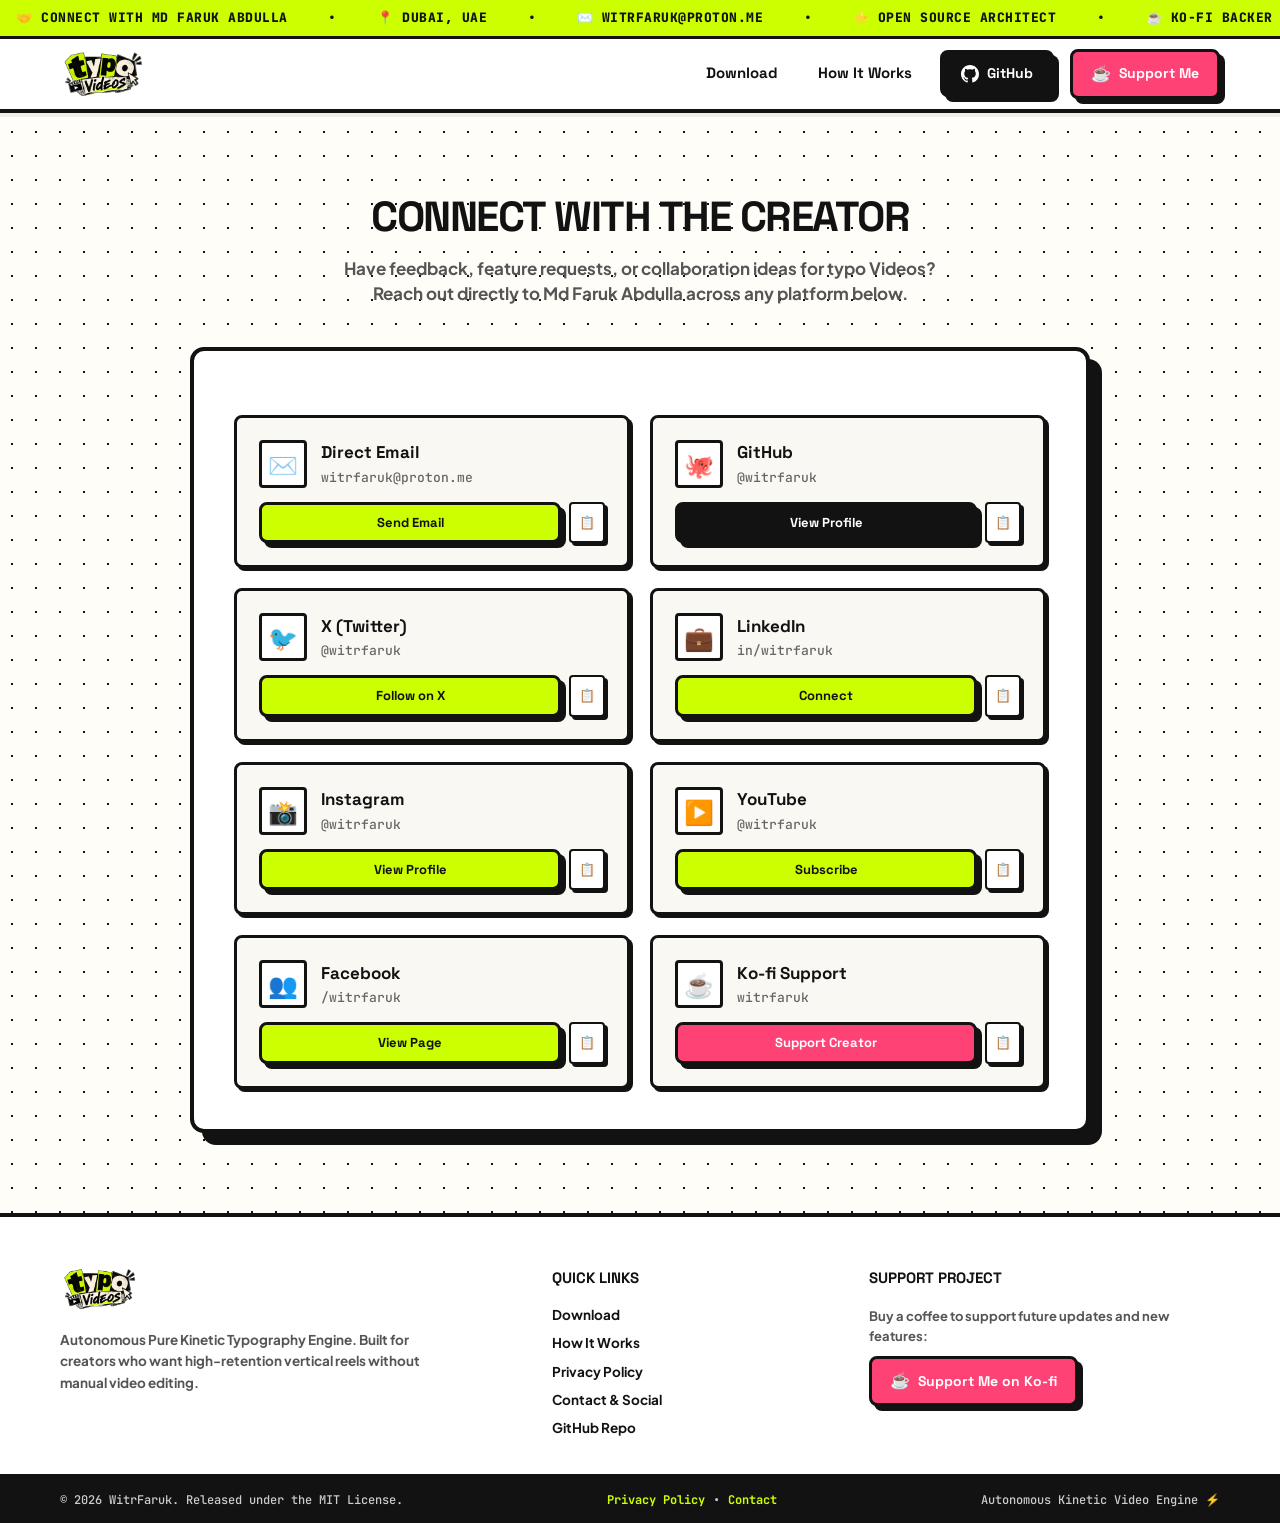
==== .github/contact.html @ abd75f0e "Initial release: typo Videos - Autonomous Kinetic Typography Engine" ====
<!DOCTYPE html>
<html lang="en">
<head>
  <meta charset="UTF-8">
  <meta name="viewport" content="width=device-width, initial-scale=1.0">
  <title>Contact & Social Channels | Md Faruk Abdulla</title>
  <meta name="title" content="Contact & Social Channels | Md Faruk Abdulla">
  <meta name="description" content="Connect with Md Faruk Abdulla (witrfaruk) across GitHub, X, LinkedIn, Instagram, YouTube, and direct Proton email channels.">
  <meta name="author" content="Md Faruk Abdulla (witrfaruk)">
  <meta name="robots" content="index, follow">
  <link rel="canonical" href="https://witrfaruk.github.io/Typography/contact.html">

  <!-- OPEN GRAPH & TWITTER -->
  <meta property="og:type" content="profile">
  <meta property="og:title" content="Contact & Social Channels | Md Faruk Abdulla">
  <meta property="og:description" content="Connect with Md Faruk Abdulla (witrfaruk) across GitHub, X, LinkedIn, Instagram, YouTube, and direct Proton email channels.">
  <meta property="og:url" content="https://witrfaruk.github.io/Typography/contact.html">
  <meta property="og:image" content="https://raw.githubusercontent.com/witrfaruk/Typography/main/.github/logo.png">
  <meta name="twitter:card" content="summary">
  <meta name="twitter:site" content="@witrfaruk">
  <meta name="twitter:creator" content="@witrfaruk">
  <meta name="twitter:title" content="Contact & Social Channels | Md Faruk Abdulla">
  <meta name="twitter:description" content="Connect with Md Faruk Abdulla across GitHub, X, LinkedIn, Instagram, and direct email channels.">

  <!-- FORCE SCROLL TO TOP ON REFRESH -->
  <script>
    if ('scrollRestoration' in history) {
      history.scrollRestoration = 'manual';
    }
    window.scrollTo(0, 0);
  </script>

  <!-- FAVICONS -->
  <link rel="icon" type="image/x-icon" href="favicon/favicon.ico">
  <link rel="icon" type="image/png" sizes="96x96" href="favicon/favicon-96x96.png">
  <link rel="icon" type="image/svg+xml" href="favicon/favicon.svg">
  <link rel="apple-touch-icon" sizes="180x180" href="favicon/apple-touch-icon.png">
  <link rel="manifest" href="favicon/site.webmanifest">

  <!-- 100% OFFLINE LOCAL FONTS (ZERO IP LEAKS TO GOOGLE SERVERS) -->
  <link rel="stylesheet" href="fonts.css">
  <link rel="stylesheet" href="style.css">
</head>
<body>

  <!-- TICKER MARQUEE -->
  <div class="marquee-bar">
    <div class="marquee-track">
      <span>🤝 CONNECT WITH MD FARUK ABDULLA</span>
      <span>•</span>
      <span>📍 DUBAI, UAE</span>
      <span>•</span>
      <span>✉️ WITRFARUK@PROTON.ME</span>
      <span>•</span>
      <span>⭐ OPEN SOURCE ARCHITECT</span>
      <span>•</span>
      <span>☕ KO-FI BACKER</span>
      <span>•</span>
      <span>🤝 CONNECT WITH MD FARUK ABDULLA</span>
      <span>•</span>
      <span>📍 DUBAI, UAE</span>
      <span>•</span>
      <span>✉️ WITRFARUK@PROTON.ME</span>
      <span>•</span>
      <span>⭐ OPEN SOURCE ARCHITECT</span>
      <span>•</span>
      <span>☕ KO-FI BACKER</span>
    </div>
  </div>

  <!-- MINIMAL HEADER -->
  <header class="clean-header">
    <div class="header-container">
      <a href="index.html" class="logo-link">
        <img src="logo.png" alt="typo Videos Logo" class="brand-logo">
      </a>

      <nav class="header-nav">
        <a href="index.html#download" class="nav-item">Download</a>
        <a href="index.html#workflow" class="nav-item">How It Works</a>
        <a href="https://github.com/witrfaruk/Typography" target="_blank" rel="noopener noreferrer" class="btn btn-github">
          <svg width="18" height="18" viewBox="0 0 24 24" fill="currentColor"><path d="M12 0C5.37 0 0 5.37 0 12c0 5.31 3.435 9.795 8.205 11.385.6.105.825-.255.825-.57 0-.285-.015-1.23-.015-2.235-3.015.555-3.795-.735-4.035-1.41-.135-.345-.72-1.41-1.23-1.695-.42-.225-1.02-.78-.015-.795.945-.015 1.62.87 1.845 1.23 1.08 1.815 2.805 1.305 3.495.99.105-.78.42-1.305.765-1.605-2.67-.3-5.46-1.335-5.46-5.925 0-1.305.465-2.385 1.23-3.225-.12-.3-.54-1.53.12-3.18 0 0 1.005-.315 3.3 1.23.96-.27 1.98-.405 3-.405s2.04.135 3 .405c2.295-1.56 3.3-1.23 3.3-1.23.66 1.65.24 2.88.12 3.18.765.84 1.23 1.905 1.23 3.225 0 4.605-2.805 5.625-5.475 5.925.435.375.81 1.095.81 2.22 0 1.605-.015 2.895-.015 3.3 0 .315.225.69.825.57A12.02 12.02 0 0024 12c0-6.63-5.37-12-12-12z"/></svg>
          GitHub
        </a>
        <a href="https://ko-fi.com/U4B028M2CY" target="_blank" rel="noopener noreferrer" class="btn btn-kofi">
          <span class="kofi-icon">☕</span>
          Support Me
        </a>
      </nav>
    </div>
  </header>

  <!-- SUBPAGE HERO -->
  <section class="subpage-hero">
    <div class="container">
      <h1 class="subpage-title">CONNECT WITH THE CREATOR</h1>
      <p class="subpage-desc">
        Have feedback, feature requests, or collaboration ideas for <strong>typo Videos</strong>? Reach out directly to Md Faruk Abdulla across any platform below.
      </p>
    </div>
  </section>

  <!-- MAIN CONTACT GRID -->
  <main class="subpage-content">
    <div class="container">
      <div class="content-panel">

        <div class="social-grid">
          
          <!-- 1. DIRECT EMAIL -->
          <div class="social-card">
            <div class="social-top">
              <div class="social-icon-box">✉️</div>
              <div class="social-meta">
                <h3>Direct Email</h3>
                <p>witrfaruk@proton.me</p>
              </div>
            </div>
            <div class="social-actions">
              <a href="mailto:witrfaruk@proton.me" class="btn btn-primary social-btn">
                <span>Send Email</span>
              </a>
              <button class="btn btn-copy-mini" data-copy="witrfaruk@proton.me" title="Copy Email">📋</button>
            </div>
          </div>

          <!-- 2. GITHUB -->
          <div class="social-card">
            <div class="social-top">
              <div class="social-icon-box">🐙</div>
              <div class="social-meta">
                <h3>GitHub</h3>
                <p>@witrfaruk</p>
              </div>
            </div>
            <div class="social-actions">
              <a href="https://github.com/witrfaruk" target="_blank" rel="noopener noreferrer" class="btn btn-github social-btn">
                <span>View Profile</span>
              </a>
              <button class="btn btn-copy-mini" data-copy="https://github.com/witrfaruk" title="Copy URL">📋</button>
            </div>
          </div>

          <!-- 3. X / TWITTER -->
          <div class="social-card">
            <div class="social-top">
              <div class="social-icon-box">🐦</div>
              <div class="social-meta">
                <h3>X (Twitter)</h3>
                <p>@witrfaruk</p>
              </div>
            </div>
            <div class="social-actions">
              <a href="https://x.com/witrfaruk" target="_blank" rel="noopener noreferrer" class="btn btn-primary social-btn">
                <span>Follow on X</span>
              </a>
              <button class="btn btn-copy-mini" data-copy="https://x.com/witrfaruk" title="Copy URL">📋</button>
            </div>
          </div>

          <!-- 4. LINKEDIN -->
          <div class="social-card">
            <div class="social-top">
              <div class="social-icon-box">💼</div>
              <div class="social-meta">
                <h3>LinkedIn</h3>
                <p>in/witrfaruk</p>
              </div>
            </div>
            <div class="social-actions">
              <a href="https://www.linkedin.com/in/witrfaruk" target="_blank" rel="noopener noreferrer" class="btn btn-primary social-btn">
                <span>Connect</span>
              </a>
              <button class="btn btn-copy-mini" data-copy="https://www.linkedin.com/in/witrfaruk" title="Copy URL">📋</button>
            </div>
          </div>

          <!-- 5. INSTAGRAM -->
          <div class="social-card">
            <div class="social-top">
              <div class="social-icon-box">📸</div>
              <div class="social-meta">
                <h3>Instagram</h3>
                <p>@witrfaruk</p>
              </div>
            </div>
            <div class="social-actions">
              <a href="https://www.instagram.com/witrfaruk" target="_blank" rel="noopener noreferrer" class="btn btn-primary social-btn">
                <span>View Profile</span>
              </a>
              <button class="btn btn-copy-mini" data-copy="https://www.instagram.com/witrfaruk" title="Copy URL">📋</button>
            </div>
          </div>

          <!-- 6. YOUTUBE -->
          <div class="social-card">
            <div class="social-top">
              <div class="social-icon-box">▶️</div>
              <div class="social-meta">
                <h3>YouTube</h3>
                <p>@witrfaruk</p>
              </div>
            </div>
            <div class="social-actions">
              <a href="https://www.youtube.com/@witrfaruk" target="_blank" rel="noopener noreferrer" class="btn btn-primary social-btn">
                <span>Subscribe</span>
              </a>
              <button class="btn btn-copy-mini" data-copy="https://www.youtube.com/@witrfaruk" title="Copy URL">📋</button>
            </div>
          </div>

          <!-- 7. FACEBOOK -->
          <div class="social-card">
            <div class="social-top">
              <div class="social-icon-box">👥</div>
              <div class="social-meta">
                <h3>Facebook</h3>
                <p>/witrfaruk</p>
              </div>
            </div>
            <div class="social-actions">
              <a href="https://www.facebook.com/witrfaruk/" target="_blank" rel="noopener noreferrer" class="btn btn-primary social-btn">
                <span>View Page</span>
              </a>
              <button class="btn btn-copy-mini" data-copy="https://www.facebook.com/witrfaruk/" title="Copy URL">📋</button>
            </div>
          </div>

          <!-- 8. KO-FI SUPPORT -->
          <div class="social-card">
            <div class="social-top">
              <div class="social-icon-box">☕</div>
              <div class="social-meta">
                <h3>Ko-fi Support</h3>
                <p>witrfaruk</p>
              </div>
            </div>
            <div class="social-actions">
              <a href="https://ko-fi.com/U4B028M2CY" target="_blank" rel="noopener noreferrer" class="btn btn-kofi social-btn">
                <span>Support Creator</span>
              </a>
              <button class="btn btn-copy-mini" data-copy="https://ko-fi.com/U4B028M2CY" title="Copy URL">📋</button>
            </div>
          </div>

        </div>

      </div>
    </div>
  </main>

  <!-- FOOTER -->
  <footer class="clean-footer">
    <div class="container footer-content">
      <div class="footer-brand">
        <img src="logo.png" alt="typo Videos Logo" class="footer-logo">
        <p class="footer-text">
          Autonomous Pure Kinetic Typography Engine. Built for creators who want high-retention vertical reels without manual video editing.
        </p>
      </div>

      <div class="footer-links-col">
        <h4>Quick Links</h4>
        <a href="index.html#download">Download</a>
        <a href="index.html#workflow">How It Works</a>
        <a href="privacy.html">Privacy Policy</a>
        <a href="contact.html">Contact & Social</a>
        <a href="https://github.com/witrfaruk/Typography" target="_blank" rel="noopener noreferrer">GitHub Repo</a>
      </div>

      <div class="footer-kofi-col">
        <h4>Support Project</h4>
        <p>Buy a coffee to support future updates and new features:</p>
        <a href="https://ko-fi.com/U4B028M2CY" target="_blank" rel="noopener noreferrer" class="btn btn-kofi btn-footer">
          <span class="kofi-icon">☕</span>
          Support Me on Ko-fi
        </a>
      </div>
    </div>

    <div class="footer-bottom">
      <div class="container footer-bottom-inner">
        <span>© 2026 WitrFaruk. Released under the MIT License.</span>
        <div class="footer-legal-links">
          <a href="privacy.html">Privacy Policy</a>
          <span>•</span>
          <a href="contact.html">Contact</a>
        </div>
        <span>Autonomous Kinetic Video Engine ⚡</span>
      </div>
    </div>
  </footer>

  <script src="app.js"></script>
</body>
</html>
---- .github/fonts.css ----
/* cyrillic-ext */
@font-face {
  font-family: 'JetBrains Mono';
  font-style: normal;
  font-weight: 500;
  font-display: swap;
  src: url(fonts/tDbv2o-flEEny0FZhsfKu5WU4zr3E_BX0PnT8RD8yKwBNntkaToggR7BYRbKPx3cwhsk.woff2) format('woff2');
  unicode-range: U+0460-052F, U+1C80-1C8A, U+20B4, U+2DE0-2DFF, U+A640-A69F, U+FE2E-FE2F;
}
/* cyrillic */
@font-face {
  font-family: 'JetBrains Mono';
  font-style: normal;
  font-weight: 500;
  font-display: swap;
  src: url(fonts/tDbv2o-flEEny0FZhsfKu5WU4zr3E_BX0PnT8RD8yKwBNntkaToggR7BYRbKPxTcwhsk.woff2) format('woff2');
  unicode-range: U+0301, U+0400-045F, U+0490-0491, U+04B0-04B1, U+2116;
}
/* greek */
@font-face {
  font-family: 'JetBrains Mono';
  font-style: normal;
  font-weight: 500;
  font-display: swap;
  src: url(fonts/tDbv2o-flEEny0FZhsfKu5WU4zr3E_BX0PnT8RD8yKwBNntkaToggR7BYRbKPxPcwhsk.woff2) format('woff2');
  unicode-range: U+0370-0377, U+037A-037F, U+0384-038A, U+038C, U+038E-03A1, U+03A3-03FF;
}
/* vietnamese */
@font-face {
  font-family: 'JetBrains Mono';
  font-style: normal;
  font-weight: 500;
  font-display: swap;
  src: url(fonts/tDbv2o-flEEny0FZhsfKu5WU4zr3E_BX0PnT8RD8yKwBNntkaToggR7BYRbKPx_cwhsk.woff2) format('woff2');
  unicode-range: U+0102-0103, U+0110-0111, U+0128-0129, U+0168-0169, U+01A0-01A1, U+01AF-01B0, U+0300-0301, U+0303-0304, U+0308-0309, U+0323, U+0329, U+1EA0-1EF9, U+20AB;
}
/* latin-ext */
@font-face {
  font-family: 'JetBrains Mono';
  font-style: normal;
  font-weight: 500;
  font-display: swap;
  src: url(fonts/tDbv2o-flEEny0FZhsfKu5WU4zr3E_BX0PnT8RD8yKwBNntkaToggR7BYRbKPx7cwhsk.woff2) format('woff2');
  unicode-range: U+0100-02BA, U+02BD-02C5, U+02C7-02CC, U+02CE-02D7, U+02DD-02FF, U+0304, U+0308, U+0329, U+1D00-1DBF, U+1E00-1E9F, U+1EF2-1EFF, U+2020, U+20A0-20AB, U+20AD-20C4, U+2113, U+2C60-2C7F, U+A720-A7FF;
}
/* latin */
@font-face {
  font-family: 'JetBrains Mono';
  font-style: normal;
  font-weight: 500;
  font-display: swap;
  src: url(fonts/tDbv2o-flEEny0FZhsfKu5WU4zr3E_BX0PnT8RD8yKwBNntkaToggR7BYRbKPxDcwg.woff2) format('woff2');
  unicode-range: U+0000-00FF, U+0131, U+0152-0153, U+02BB-02BC, U+02C6, U+02DA, U+02DC, U+0304, U+0308, U+0329, U+2000-206F, U+20AC, U+2122, U+2191, U+2193, U+2212, U+2215, U+FEFF, U+FFFD;
}
/* cyrillic-ext */
@font-face {
  font-family: 'JetBrains Mono';
  font-style: normal;
  font-weight: 700;
  font-display: swap;
  src: url(fonts/tDbv2o-flEEny0FZhsfKu5WU4zr3E_BX0PnT8RD8yKwBNntkaToggR7BYRbKPx3cwhsk.woff2) format('woff2');
  unicode-range: U+0460-052F, U+1C80-1C8A, U+20B4, U+2DE0-2DFF, U+A640-A69F, U+FE2E-FE2F;
}
/* cyrillic */
@font-face {
  font-family: 'JetBrains Mono';
  font-style: normal;
  font-weight: 700;
  font-display: swap;
  src: url(fonts/tDbv2o-flEEny0FZhsfKu5WU4zr3E_BX0PnT8RD8yKwBNntkaToggR7BYRbKPxTcwhsk.woff2) format('woff2');
  unicode-range: U+0301, U+0400-045F, U+0490-0491, U+04B0-04B1, U+2116;
}
/* greek */
@font-face {
  font-family: 'JetBrains Mono';
  font-style: normal;
  font-weight: 700;
  font-display: swap;
  src: url(fonts/tDbv2o-flEEny0FZhsfKu5WU4zr3E_BX0PnT8RD8yKwBNntkaToggR7BYRbKPxPcwhsk.woff2) format('woff2');
  unicode-range: U+0370-0377, U+037A-037F, U+0384-038A, U+038C, U+038E-03A1, U+03A3-03FF;
}
/* vietnamese */
@font-face {
  font-family: 'JetBrains Mono';
  font-style: normal;
  font-weight: 700;
  font-display: swap;
  src: url(fonts/tDbv2o-flEEny0FZhsfKu5WU4zr3E_BX0PnT8RD8yKwBNntkaToggR7BYRbKPx_cwhsk.woff2) format('woff2');
  unicode-range: U+0102-0103, U+0110-0111, U+0128-0129, U+0168-0169, U+01A0-01A1, U+01AF-01B0, U+0300-0301, U+0303-0304, U+0308-0309, U+0323, U+0329, U+1EA0-1EF9, U+20AB;
}
/* latin-ext */
@font-face {
  font-family: 'JetBrains Mono';
  font-style: normal;
  font-weight: 700;
  font-display: swap;
  src: url(fonts/tDbv2o-flEEny0FZhsfKu5WU4zr3E_BX0PnT8RD8yKwBNntkaToggR7BYRbKPx7cwhsk.woff2) format('woff2');
  unicode-range: U+0100-02BA, U+02BD-02C5, U+02C7-02CC, U+02CE-02D7, U+02DD-02FF, U+0304, U+0308, U+0329, U+1D00-1DBF, U+1E00-1E9F, U+1EF2-1EFF, U+2020, U+20A0-20AB, U+20AD-20C4, U+2113, U+2C60-2C7F, U+A720-A7FF;
}
/* latin */
@font-face {
  font-family: 'JetBrains Mono';
  font-style: normal;
  font-weight: 700;
  font-display: swap;
  src: url(fonts/tDbv2o-flEEny0FZhsfKu5WU4zr3E_BX0PnT8RD8yKwBNntkaToggR7BYRbKPxDcwg.woff2) format('woff2');
  unicode-range: U+0000-00FF, U+0131, U+0152-0153, U+02BB-02BC, U+02C6, U+02DA, U+02DC, U+0304, U+0308, U+0329, U+2000-206F, U+20AC, U+2122, U+2191, U+2193, U+2212, U+2215, U+FEFF, U+FFFD;
}
/* cyrillic-ext */
@font-face {
  font-family: 'JetBrains Mono';
  font-style: normal;
  font-weight: 800;
  font-display: swap;
  src: url(fonts/tDbv2o-flEEny0FZhsfKu5WU4zr3E_BX0PnT8RD8yKwBNntkaToggR7BYRbKPx3cwhsk.woff2) format('woff2');
  unicode-range: U+0460-052F, U+1C80-1C8A, U+20B4, U+2DE0-2DFF, U+A640-A69F, U+FE2E-FE2F;
}
/* cyrillic */
@font-face {
  font-family: 'JetBrains Mono';
  font-style: normal;
  font-weight: 800;
  font-display: swap;
  src: url(fonts/tDbv2o-flEEny0FZhsfKu5WU4zr3E_BX0PnT8RD8yKwBNntkaToggR7BYRbKPxTcwhsk.woff2) format('woff2');
  unicode-range: U+0301, U+0400-045F, U+0490-0491, U+04B0-04B1, U+2116;
}
/* greek */
@font-face {
  font-family: 'JetBrains Mono';
  font-style: normal;
  font-weight: 800;
  font-display: swap;
  src: url(fonts/tDbv2o-flEEny0FZhsfKu5WU4zr3E_BX0PnT8RD8yKwBNntkaToggR7BYRbKPxPcwhsk.woff2) format('woff2');
  unicode-range: U+0370-0377, U+037A-037F, U+0384-038A, U+038C, U+038E-03A1, U+03A3-03FF;
}
/* vietnamese */
@font-face {
  font-family: 'JetBrains Mono';
  font-style: normal;
  font-weight: 800;
  font-display: swap;
  src: url(fonts/tDbv2o-flEEny0FZhsfKu5WU4zr3E_BX0PnT8RD8yKwBNntkaToggR7BYRbKPx_cwhsk.woff2) format('woff2');
  unicode-range: U+0102-0103, U+0110-0111, U+0128-0129, U+0168-0169, U+01A0-01A1, U+01AF-01B0, U+0300-0301, U+0303-0304, U+0308-0309, U+0323, U+0329, U+1EA0-1EF9, U+20AB;
}
/* latin-ext */
@font-face {
  font-family: 'JetBrains Mono';
  font-style: normal;
  font-weight: 800;
  font-display: swap;
  src: url(fonts/tDbv2o-flEEny0FZhsfKu5WU4zr3E_BX0PnT8RD8yKwBNntkaToggR7BYRbKPx7cwhsk.woff2) format('woff2');
  unicode-range: U+0100-02BA, U+02BD-02C5, U+02C7-02CC, U+02CE-02D7, U+02DD-02FF, U+0304, U+0308, U+0329, U+1D00-1DBF, U+1E00-1E9F, U+1EF2-1EFF, U+2020, U+20A0-20AB, U+20AD-20C4, U+2113, U+2C60-2C7F, U+A720-A7FF;
}
/* latin */
@font-face {
  font-family: 'JetBrains Mono';
  font-style: normal;
  font-weight: 800;
  font-display: swap;
  src: url(fonts/tDbv2o-flEEny0FZhsfKu5WU4zr3E_BX0PnT8RD8yKwBNntkaToggR7BYRbKPxDcwg.woff2) format('woff2');
  unicode-range: U+0000-00FF, U+0131, U+0152-0153, U+02BB-02BC, U+02C6, U+02DA, U+02DC, U+0304, U+0308, U+0329, U+2000-206F, U+20AC, U+2122, U+2191, U+2193, U+2212, U+2215, U+FEFF, U+FFFD;
}
/* cyrillic-ext */
@font-face {
  font-family: 'Plus Jakarta Sans';
  font-style: normal;
  font-weight: 700;
  font-display: swap;
  src: url(fonts/LDIoaomQNQcsA88c7O9yZ4KMCoOg4Ko70yyygA.woff2) format('woff2');
  unicode-range: U+0460-052F, U+1C80-1C8A, U+20B4, U+2DE0-2DFF, U+A640-A69F, U+FE2E-FE2F;
}
/* vietnamese */
@font-face {
  font-family: 'Plus Jakarta Sans';
  font-style: normal;
  font-weight: 700;
  font-display: swap;
  src: url(fonts/LDIoaomQNQcsA88c7O9yZ4KMCoOg4Ko50yyygA.woff2) format('woff2');
  unicode-range: U+0102-0103, U+0110-0111, U+0128-0129, U+0168-0169, U+01A0-01A1, U+01AF-01B0, U+0300-0301, U+0303-0304, U+0308-0309, U+0323, U+0329, U+1EA0-1EF9, U+20AB;
}
/* latin-ext */
@font-face {
  font-family: 'Plus Jakarta Sans';
  font-style: normal;
  font-weight: 700;
  font-display: swap;
  src: url(fonts/LDIoaomQNQcsA88c7O9yZ4KMCoOg4Ko40yyygA.woff2) format('woff2');
  unicode-range: U+0100-02BA, U+02BD-02C5, U+02C7-02CC, U+02CE-02D7, U+02DD-02FF, U+0304, U+0308, U+0329, U+1D00-1DBF, U+1E00-1E9F, U+1EF2-1EFF, U+2020, U+20A0-20AB, U+20AD-20C4, U+2113, U+2C60-2C7F, U+A720-A7FF;
}
/* latin */
@font-face {
  font-family: 'Plus Jakarta Sans';
  font-style: normal;
  font-weight: 700;
  font-display: swap;
  src: url(fonts/LDIoaomQNQcsA88c7O9yZ4KMCoOg4Ko20yw.woff2) format('woff2');
  unicode-range: U+0000-00FF, U+0131, U+0152-0153, U+02BB-02BC, U+02C6, U+02DA, U+02DC, U+0304, U+0308, U+0329, U+2000-206F, U+20AC, U+2122, U+2191, U+2193, U+2212, U+2215, U+FEFF, U+FFFD;
}
/* cyrillic-ext */
@font-face {
  font-family: 'Plus Jakarta Sans';
  font-style: normal;
  font-weight: 800;
  font-display: swap;
  src: url(fonts/LDIoaomQNQcsA88c7O9yZ4KMCoOg4Ko70yyygA.woff2) format('woff2');
  unicode-range: U+0460-052F, U+1C80-1C8A, U+20B4, U+2DE0-2DFF, U+A640-A69F, U+FE2E-FE2F;
}
/* vietnamese */
@font-face {
  font-family: 'Plus Jakarta Sans';
  font-style: normal;
  font-weight: 800;
  font-display: swap;
  src: url(fonts/LDIoaomQNQcsA88c7O9yZ4KMCoOg4Ko50yyygA.woff2) format('woff2');
  unicode-range: U+0102-0103, U+0110-0111, U+0128-0129, U+0168-0169, U+01A0-01A1, U+01AF-01B0, U+0300-0301, U+0303-0304, U+0308-0309, U+0323, U+0329, U+1EA0-1EF9, U+20AB;
}
/* latin-ext */
@font-face {
  font-family: 'Plus Jakarta Sans';
  font-style: normal;
  font-weight: 800;
  font-display: swap;
  src: url(fonts/LDIoaomQNQcsA88c7O9yZ4KMCoOg4Ko40yyygA.woff2) format('woff2');
  unicode-range: U+0100-02BA, U+02BD-02C5, U+02C7-02CC, U+02CE-02D7, U+02DD-02FF, U+0304, U+0308, U+0329, U+1D00-1DBF, U+1E00-1E9F, U+1EF2-1EFF, U+2020, U+20A0-20AB, U+20AD-20C4, U+2113, U+2C60-2C7F, U+A720-A7FF;
}
/* latin */
@font-face {
  font-family: 'Plus Jakarta Sans';
  font-style: normal;
  font-weight: 800;
  font-display: swap;
  src: url(fonts/LDIoaomQNQcsA88c7O9yZ4KMCoOg4Ko20yw.woff2) format('woff2');
  unicode-range: U+0000-00FF, U+0131, U+0152-0153, U+02BB-02BC, U+02C6, U+02DA, U+02DC, U+0304, U+0308, U+0329, U+2000-206F, U+20AC, U+2122, U+2191, U+2193, U+2212, U+2215, U+FEFF, U+FFFD;
}
/* vietnamese */
@font-face {
  font-family: 'Space Grotesk';
  font-style: normal;
  font-weight: 700;
  font-display: swap;
  src: url(fonts/V8mQoQDjQSkFtoMM3T6r8E7mF71Q-gOoraIAEj4PVnsrPMBTTA.woff2) format('woff2');
  unicode-range: U+0102-0103, U+0110-0111, U+0128-0129, U+0168-0169, U+01A0-01A1, U+01AF-01B0, U+0300-0301, U+0303-0304, U+0308-0309, U+0323, U+0329, U+1EA0-1EF9, U+20AB;
}
/* latin-ext */
@font-face {
  font-family: 'Space Grotesk';
  font-style: normal;
  font-weight: 700;
  font-display: swap;
  src: url(fonts/V8mQoQDjQSkFtoMM3T6r8E7mF71Q-gOoraIAEj4PVnsqPMBTTA.woff2) format('woff2');
  unicode-range: U+0100-02BA, U+02BD-02C5, U+02C7-02CC, U+02CE-02D7, U+02DD-02FF, U+0304, U+0308, U+0329, U+1D00-1DBF, U+1E00-1E9F, U+1EF2-1EFF, U+2020, U+20A0-20AB, U+20AD-20C4, U+2113, U+2C60-2C7F, U+A720-A7FF;
}
/* latin */
@font-face {
  font-family: 'Space Grotesk';
  font-style: normal;
  font-weight: 700;
  font-display: swap;
  src: url(fonts/V8mQoQDjQSkFtoMM3T6r8E7mF71Q-gOoraIAEj4PVnskPMA.woff2) format('woff2');
  unicode-range: U+0000-00FF, U+0131, U+0152-0153, U+02BB-02BC, U+02C6, U+02DA, U+02DC, U+0304, U+0308, U+0329, U+2000-206F, U+20AC, U+2122, U+2191, U+2193, U+2212, U+2215, U+FEFF, U+FFFD;
}
---- .github/style.css ----
/* ==========================================================
   TYPO VIDEOS DESIGN SYSTEM
   High-contrast, bold kinetic typography, responsive across all devices
   ========================================================== */

:root {
  --bg-canvas: #FFFDF7;
  --color-black: #121212;
  --color-white: #FFFFFF;
  --color-lime: #CCFF00;
  --color-yellow: #FFE600;
  --color-cyan: #00F0FF;
  --color-pink: #FF3385;
  --color-purple: #D4B2FF;
  --color-kofi: #FF4275;
  --color-gray-light: #F3F0E6;

  --border-thick: 3px solid var(--color-black);
  --border-mega: 4px solid var(--color-black);
  --shadow-sm: 3px 3px 0px var(--color-black);
  --shadow-md: 5px 5px 0px var(--color-black);
  --shadow-lg: 8px 8px 0px var(--color-black);
  --shadow-mega: 12px 12px 0px var(--color-black);

  --font-main: 'Plus Jakarta Sans', -apple-system, sans-serif;
  --font-heading: 'Space Grotesk', sans-serif;
  --font-mono: 'JetBrains Mono', monospace;

  --radius-sm: 4px;
  --radius-md: 8px;
  --radius-lg: 14px;
}

/* RESET */
*, *::before, *::after {
  box-sizing: border-box;
  margin: 0;
  padding: 0;
}

html {
  scroll-behavior: smooth;
}

body {
  font-family: var(--font-main);
  background-color: var(--bg-canvas);
  background-image: radial-gradient(var(--color-black) 1px, transparent 1px);
  background-size: 24px 24px;
  color: var(--color-black);
  line-height: 1.5;
  overflow-x: hidden;
  -webkit-font-smoothing: antialiased;
}

.container {
  width: 100%;
  max-width: 1200px;
  margin: 0 auto;
  padding: 0 20px;
}

/* ==========================================================
   TICKER MARQUEE
   ========================================================== */
.marquee-bar {
  background-color: var(--color-lime);
  border-bottom: var(--border-thick);
  overflow: hidden;
  white-space: nowrap;
  padding: 8px 0;
  font-family: var(--font-mono);
  font-size: 13px;
  font-weight: 800;
  letter-spacing: 0.5px;
}

.marquee-track {
  display: inline-block;
  animation: marquee-scroll 24s linear infinite;
}

.marquee-track span {
  margin: 0 16px;
}

@keyframes marquee-scroll {
  from { transform: translateX(0); }
  to { transform: translateX(-50%); }
}

/* ==========================================================
   MINIMAL HEADER: ONLY LOGO, DOWNLOAD, HOW IT WORKS, GITHUB, SUPPORT ME
   ========================================================== */
.clean-header {
  position: sticky;
  top: 0;
  z-index: 1000;
  background-color: var(--color-white);
  border-bottom: var(--border-mega);
  box-shadow: 0 4px 0px rgba(0, 0, 0, 0.06);
}

.header-container {
  display: flex;
  align-items: center;
  justify-content: space-between;
  padding: 10px 20px;
  max-width: 1200px;
  margin: 0 auto;
  gap: 16px;
}

.logo-link {
  display: flex;
  align-items: center;
  text-decoration: none;
}

.brand-logo {
  height: 48px;
  width: auto;
  object-fit: contain;
  transition: transform 0.2s ease;
}

.brand-logo:hover {
  transform: scale(1.05) rotate(-1deg);
}

.header-nav {
  display: flex;
  align-items: center;
  gap: 16px;
  flex-wrap: wrap;
}

.nav-item {
  font-family: var(--font-heading);
  font-size: 15px;
  font-weight: 800;
  color: var(--color-black);
  text-decoration: none;
  padding: 8px 12px;
  border-radius: var(--radius-sm);
  transition: background 0.15s ease, transform 0.15s ease;
}

.nav-item:hover {
  background-color: var(--color-yellow);
  box-shadow: var(--shadow-sm);
  transform: translateY(-2px);
}

/* ==========================================================
   BUTTONS (TACTILE NEO-BRUTALIST)
   ========================================================== */
.btn {
  display: inline-flex;
  align-items: center;
  justify-content: center;
  gap: 8px;
  font-family: var(--font-heading);
  font-weight: 800;
  font-size: 14px;
  text-decoration: none;
  padding: 10px 18px;
  border: var(--border-thick);
  border-radius: var(--radius-md);
  box-shadow: var(--shadow-md);
  cursor: pointer;
  background-color: var(--color-white);
  color: var(--color-black);
  transition: transform 0.15s cubic-bezier(0.2, 0, 0, 1), box-shadow 0.15s cubic-bezier(0.2, 0, 0, 1), background-color 0.15s ease;
  user-select: none;
}

.btn:hover {
  transform: translate(-2px, -2px);
  box-shadow: var(--shadow-lg);
}

.btn:active {
  transform: translate(2px, 2px);
  box-shadow: var(--shadow-sm);
}

.btn-primary {
  background-color: var(--color-lime);
  color: var(--color-black);
}
.btn-primary:hover {
  background-color: #B8E600;
}

.btn-kofi {
  background-color: var(--color-kofi);
  color: var(--color-white);
}
.btn-kofi:hover {
  background-color: #FF2B63;
  color: var(--color-white);
}

.btn-github {
  background-color: var(--color-black);
  color: var(--color-white);
}
.btn-github:hover {
  background-color: #262626;
  color: var(--color-white);
}

.kofi-icon {
  font-size: 16px;
}

.btn-large {
  padding: 14px 28px;
  font-size: 16px;
}

.btn-huge {
  padding: 16px 36px;
  font-size: 18px;
}

.btn-copy {
  background-color: var(--color-white);
  font-family: var(--font-mono);
  font-size: 12px;
  padding: 7px 14px;
  box-shadow: var(--shadow-sm);
}

.btn-tool-primary {
  background-color: var(--color-white);
  width: 100%;
}

.btn-copy-mini {
  background-color: var(--color-white);
  border: 2px solid var(--color-black);
  border-radius: var(--radius-sm);
  padding: 4px 8px;
  cursor: pointer;
  font-size: 13px;
  box-shadow: var(--shadow-sm);
}
.btn-copy-mini:hover {
  background-color: var(--color-yellow);
}

/* ==========================================================
   HERO SECTION
   ========================================================== */
.hero-section {
  padding: 50px 0 70px;
}

.hero-layout {
  display: grid;
  grid-template-columns: 1.15fr 0.85fr;
  gap: 40px;
  align-items: center;
}

.hero-content {
  display: flex;
  flex-direction: column;
  gap: 20px;
}

.hero-title {
  font-family: var(--font-heading);
  font-size: 46px;
  font-weight: 900;
  line-height: 1.12;
  letter-spacing: -1.5px;
  color: var(--color-black);
}

.highlight-lime {
  background-color: var(--color-lime);
  padding: 0 8px;
  border: var(--border-thick);
  box-shadow: var(--shadow-sm);
  display: inline-block;
  transform: rotate(-1deg);
}

.hero-desc {
  font-size: 17px;
  color: #333333;
  line-height: 1.6;
}

.command-box {
  display: flex;
  flex-direction: column;
  gap: 16px;
  margin-top: 6px;
}

.command-line {
  display: flex;
  align-items: center;
  background-color: var(--color-white);
  border: var(--border-thick);
  border-radius: var(--radius-md);
  box-shadow: var(--shadow-md);
  padding: 10px 14px;
  gap: 12px;
  max-width: 580px;
}

.cmd-prompt {
  color: var(--color-pink);
  font-family: var(--font-mono);
  font-weight: 800;
  font-size: 16px;
}

.cmd-text {
  font-family: var(--font-mono);
  font-size: 13.5px;
  font-weight: 700;
  color: var(--color-black);
  flex-grow: 1;
  overflow-x: auto;
  white-space: nowrap;
}

.hero-btn-row {
  display: flex;
  gap: 12px;
  flex-wrap: wrap;
}

.stats-row {
  display: grid;
  grid-template-columns: repeat(4, 1fr);
  gap: 10px;
  margin-top: 14px;
}

.stat-box {
  background-color: var(--color-white);
  border: var(--border-thick);
  border-radius: var(--radius-md);
  box-shadow: var(--shadow-sm);
  padding: 10px 8px;
  text-align: center;
}

.stat-val {
  display: block;
  font-family: var(--font-heading);
  font-size: 22px;
  font-weight: 900;
  color: var(--color-black);
}

.stat-lbl {
  display: block;
  font-size: 11px;
  font-weight: 800;
  font-family: var(--font-mono);
  color: #666;
  text-transform: uppercase;
}

/* ==========================================================
   HERO ARTWORK CARD
   ========================================================== */
/* ==========================================================
   HERO ARTWORK CARD (INTERACTIVE STUDIO SIMULATOR)
   ========================================================== */
.hero-art-card {
  background-color: var(--color-white);
  border: var(--border-mega);
  border-radius: var(--radius-lg);
  box-shadow: var(--shadow-mega);
  overflow: hidden;
  transform: rotate(1deg);
  transition: transform 0.25s cubic-bezier(0.175, 0.885, 0.32, 1.275), box-shadow 0.25s ease;
  position: relative;
}

.hero-art-card:hover {
  transform: rotate(0deg) translateY(-4px);
  box-shadow: 12px 12px 0px var(--color-black);
}

.art-card-header {
  background-color: var(--color-gray-light);
  border-bottom: var(--border-thick);
  padding: 12px 18px;
  display: flex;
  align-items: center;
  justify-content: space-between;
}

.dots-row {
  display: flex;
  gap: 6px;
}

.dot {
  width: 12px;
  height: 12px;
  border-radius: 50%;
  border: 2px solid var(--color-black);
}
.dot-red    { background-color: #FF5F56; }
.dot-yellow { background-color: #FFBD2E; }
.dot-green  { background-color: #27C93F; }

.art-title-wrap {
  display: flex;
  align-items: center;
  gap: 8px;
}

.pulse-dot {
  width: 9px;
  height: 9px;
  background-color: #27C93F;
  border-radius: 50%;
  border: 1.5px solid var(--color-black);
  animation: pulseGreen 1.5s infinite;
}

@keyframes pulseGreen {
  0% { transform: scale(0.95); box-shadow: 0 0 0 0 rgba(39, 201, 63, 0.7); }
  70% { transform: scale(1.15); box-shadow: 0 0 0 6px rgba(39, 201, 63, 0); }
  100% { transform: scale(0.95); box-shadow: 0 0 0 0 rgba(39, 201, 63, 0); }
}

.art-title {
  font-family: var(--font-mono);
  font-size: 12px;
  font-weight: 800;
  color: var(--color-black);
}

.art-preview-box {
  background-color: #F8F9FA;
  background-image: radial-gradient(#D3D6DC 1px, transparent 1px);
  background-size: 16px 16px;
  padding: 34px 20px 24px;
  display: flex;
  flex-direction: column;
  align-items: center;
  justify-content: center;
  position: relative;
  border-bottom: var(--border-thick);
}

.hero-logo-display {
  max-width: 100%;
  height: auto;
  max-height: 240px;
  object-fit: contain;
  filter: drop-shadow(4px 4px 0px rgba(0, 0, 0, 0.12));
  transition: transform 0.2s ease;
}

.hero-art-card:hover .hero-logo-display {
  transform: scale(1.02);
}

.live-subtitle-bubble {
  margin-top: 18px;
  background-color: var(--color-black);
  color: var(--color-white);
  border: 2px solid var(--color-black);
  border-radius: var(--radius-md);
  padding: 8px 14px;
  display: flex;
  align-items: center;
  gap: 10px;
  box-shadow: 3px 3px 0px var(--color-lime);
  max-width: 90%;
}

.sync-timestamp {
  font-family: var(--font-mono);
  font-size: 11px;
  font-weight: 700;
  color: var(--color-lime);
}

.sync-caption {
  font-family: var(--font-heading);
  font-size: 12.5px;
  font-weight: 900;
  letter-spacing: 0.5px;
  color: #FFFFFF;
}

/* AUDIO EQUALIZER STRIP */
.art-eq-strip {
  background-color: #1A1A1A;
  border-bottom: var(--border-thick);
  padding: 10px 18px;
  display: flex;
  align-items: center;
  justify-content: space-between;
}

.eq-bars {
  display: flex;
  align-items: flex-end;
  gap: 4px;
  height: 18px;
}

.bar {
  width: 4px;
  background-color: var(--color-lime);
  border-radius: 1px;
  animation: eqBounce 1.2s ease-in-out infinite alternate;
}

.bar-1 { height: 60%; animation-delay: 0.1s; }
.bar-2 { height: 100%; animation-delay: 0.3s; }
.bar-3 { height: 40%; animation-delay: 0.2s; }
.bar-4 { height: 80%; animation-delay: 0.4s; }
.bar-5 { height: 50%; animation-delay: 0.15s; }
.bar-6 { height: 90%; animation-delay: 0.35s; }
.bar-7 { height: 70%; animation-delay: 0.25s; }
.bar-8 { height: 45%; animation-delay: 0.5s; }

@keyframes eqBounce {
  0%   { height: 25%; }
  50%  { height: 100%; }
  100% { height: 40%; }
}

.eq-meta {
  display: flex;
  align-items: center;
  gap: 12px;
}

.eq-status {
  font-family: var(--font-mono);
  font-size: 10.5px;
  font-weight: 700;
  color: #CCCCCC;
}

.eq-speed {
  font-family: var(--font-mono);
  font-size: 10.5px;
  font-weight: 800;
  background-color: var(--color-lime);
  color: var(--color-black);
  padding: 2px 6px;
  border-radius: var(--radius-sm);
}

/* TELEMETRY BAR */
.art-telemetry-bar {
  background-color: var(--color-white);
  display: grid;
  grid-template-columns: repeat(3, 1fr);
  divide-x: 2px solid var(--color-black);
}

.telem-item {
  padding: 10px 8px;
  text-align: center;
  border-right: 2px solid var(--color-black);
}

.telem-item:last-child {
  border-right: none;
}

.telem-label {
  display: block;
  font-family: var(--font-mono);
  font-size: 9.5px;
  font-weight: 800;
  color: #777777;
  text-transform: uppercase;
}

.telem-val {
  display: block;
  font-family: var(--font-heading);
  font-size: 12px;
  font-weight: 900;
  color: var(--color-black);
}


/* ==========================================================
   SECTIONS & HEADERS
   ========================================================== */
.section {
  padding: 70px 0;
}

.section-bordered {
  border-top: var(--border-mega);
  background-color: #FAF8F2;
}

.section-header {
  text-align: center;
  max-width: 720px;
  margin: 0 auto 40px;
  display: flex;
  flex-direction: column;
  align-items: center;
  gap: 12px;
}

.section-title {
  font-family: var(--font-heading);
  font-size: 36px;
  font-weight: 900;
  letter-spacing: -1px;
}

.section-subtitle {
  font-size: 16px;
  color: #555555;
}

/* ==========================================================
   TERMINAL SHELL (NO COMMENTS)
   ========================================================== */
.terminal-shell {
  background-color: var(--color-white);
  border: var(--border-mega);
  border-radius: var(--radius-lg);
  box-shadow: var(--shadow-lg);
  overflow: hidden;
  max-width: 860px;
  margin: 0 auto;
}

.terminal-nav {
  display: flex;
  background-color: var(--color-gray-light);
  border-bottom: var(--border-thick);
  overflow-x: auto;
}

.terminal-tab {
  background: transparent;
  border: none;
  border-right: var(--border-thick);
  padding: 12px 20px;
  font-family: var(--font-heading);
  font-weight: 800;
  font-size: 14px;
  cursor: pointer;
  color: var(--color-black);
  transition: background 0.15s ease;
  white-space: nowrap;
}

.terminal-tab:hover {
  background-color: #E6E1D1;
}

.terminal-tab.active {
  background-color: var(--color-lime);
  box-shadow: inset 0 -3px 0px var(--color-black);
}

.terminal-panel {
  display: none;
  padding: 20px;
}

.terminal-panel.active {
  display: block;
}

.code-terminal-box {
  background-color: #121212;
  border: var(--border-thick);
  border-radius: var(--radius-md);
  padding: 20px;
  display: flex;
  flex-direction: column;
  gap: 14px;
}

.code-terminal-box pre {
  margin: 0;
  overflow-x: auto;
}

.code-terminal-box code {
  font-family: var(--font-mono);
  font-size: 14px;
  font-weight: 600;
  line-height: 1.8;
  color: #00FF87;
  white-space: pre;
}

/* ==========================================================
   DOWNLOAD ALL THINGS (TOOLS GRID)
   ========================================================== */
.tools-grid {
  display: grid;
  grid-template-columns: repeat(3, 1fr);
  gap: 20px;
}

.tool-card {
  border: var(--border-thick);
  border-radius: var(--radius-md);
  box-shadow: var(--shadow-md);
  padding: 24px;
  display: flex;
  flex-direction: column;
  gap: 12px;
  transition: transform 0.2s cubic-bezier(0.2, 0, 0, 1), box-shadow 0.2s cubic-bezier(0.2, 0, 0, 1);
}

.tool-card:hover {
  transform: translate(-3px, -3px);
  box-shadow: var(--shadow-lg);
}

.card-lime   { background-color: #F4FFC2; }
.card-cyan   { background-color: #D6FAFF; }
.card-yellow { background-color: #FFF6C2; }
.card-pink   { background-color: #FFE0ED; }
.card-white  { background-color: var(--color-white); }
.card-purple { background-color: #F1E5FF; }

.tool-icon-box {
  width: 48px;
  height: 48px;
  background-color: var(--color-white);
  border: var(--border-thick);
  box-shadow: var(--shadow-sm);
  border-radius: var(--radius-sm);
  display: flex;
  align-items: center;
  justify-content: center;
  font-size: 24px;
}

.tool-name {
  font-family: var(--font-heading);
  font-size: 20px;
  font-weight: 900;
  letter-spacing: -0.5px;
}

.tool-desc {
  font-size: 13.5px;
  color: #333333;
  line-height: 1.6;
  flex-grow: 1;
}

.tool-action-group {
  display: flex;
  flex-direction: column;
  gap: 8px;
  margin-top: 4px;
}

.winget-box {
  display: flex;
  align-items: center;
  justify-content: space-between;
  background-color: var(--color-white);
  border: 2px solid var(--color-black);
  border-radius: var(--radius-sm);
  padding: 6px 10px;
  gap: 8px;
}

.winget-box code {
  font-family: var(--font-mono);
  font-size: 11px;
  font-weight: 700;
  color: var(--color-black);
  overflow-x: auto;
  white-space: nowrap;
}

/* ==========================================================
   MINIMUM SPECIFICATIONS TABLE
   ========================================================== */
.specs-table-box {
  background-color: var(--color-white);
  border: var(--border-mega);
  border-radius: var(--radius-lg);
  box-shadow: var(--shadow-lg);
  overflow-x: auto;
}

.neo-table {
  width: 100%;
  border-collapse: collapse;
  text-align: left;
}

.neo-table th {
  background-color: var(--color-black);
  color: var(--color-white);
  font-family: var(--font-heading);
  font-size: 14px;
  font-weight: 900;
  text-transform: uppercase;
  padding: 14px 18px;
  border-right: 2px solid #333;
}

.neo-table th:last-child {
  border-right: none;
}

.col-comp { width: 34%; }
.col-min  { width: 33%; }
.col-rec  { width: 33%; }

.neo-table td {
  padding: 16px 18px;
  border-bottom: var(--border-thick);
  border-right: var(--border-thick);
  vertical-align: middle;
}

.neo-table td:last-child {
  border-right: none;
}

.neo-table tr:last-child td {
  border-bottom: none;
}

.cell-head {
  display: flex;
  align-items: center;
  gap: 10px;
  font-size: 14px;
}

.cell-head .icon {
  font-size: 20px;
}

/* ==========================================================
   WORKFLOW SECTION
   ========================================================== */
.workflow-steps {
  display: flex;
  align-items: center;
  justify-content: space-between;
  gap: 14px;
}

.step-card {
  flex: 1;
  background-color: var(--color-white);
  border: var(--border-thick);
  border-radius: var(--radius-md);
  box-shadow: var(--shadow-md);
  padding: 24px 18px;
  text-align: center;
  position: relative;
  display: flex;
  flex-direction: column;
  align-items: center;
  gap: 10px;
}

.step-icon {
  font-size: 34px;
  margin-top: 6px;
}

.step-name {
  font-family: var(--font-heading);
  font-size: 18px;
  font-weight: 900;
}

.step-info {
  font-size: 13px;
  color: #444;
  line-height: 1.5;
}

.step-path {
  background-color: var(--color-gray-light);
  border: 2px solid var(--color-black);
  border-radius: var(--radius-sm);
  padding: 4px 10px;
  font-family: var(--font-mono);
  font-size: 11px;
  font-weight: 700;
  margin-top: 6px;
}

.arrow-divider {
  font-size: 26px;
  font-weight: 900;
}

/* ==========================================================
   SUPPORT CALLOUT BANNER
   ========================================================== */
.support-callout-section {
  padding: 30px 0 70px;
}

.support-box {
  background-color: var(--color-lime);
  border: var(--border-mega);
  border-radius: var(--radius-lg);
  box-shadow: var(--shadow-mega);
  padding: 46px 30px;
  text-align: center;
  display: flex;
  flex-direction: column;
  align-items: center;
  gap: 16px;
}

.support-title {
  font-family: var(--font-heading);
  font-size: 34px;
  font-weight: 900;
  letter-spacing: -1px;
}

.support-desc {
  font-size: 16px;
  max-width: 680px;
  color: #222;
  line-height: 1.6;
}

.support-actions {
  display: flex;
  gap: 14px;
  flex-wrap: wrap;
  justify-content: center;
  margin-top: 8px;
}

/* ==========================================================
   FAQ SECTION (AEO & FEATURED SNIPPETS)
   ========================================================== */
.faq-list {
  max-width: 860px;
  margin: 0 auto;
  display: flex;
  flex-direction: column;
  gap: 16px;
}

.faq-item {
  background-color: var(--color-white);
  border: var(--border-thick);
  border-radius: var(--radius-md);
  box-shadow: var(--shadow-sm);
  overflow: hidden;
  transition: transform 0.15s ease, box-shadow 0.15s ease;
}

.faq-item:hover {
  transform: translate(-2px, -2px);
  box-shadow: var(--shadow-md);
}

.faq-question {
  width: 100%;
  text-align: left;
  background: none;
  border: none;
  padding: 20px 24px;
  font-family: var(--font-heading);
  font-size: 17px;
  font-weight: 800;
  color: var(--color-black);
  cursor: pointer;
  display: flex;
  justify-content: space-between;
  align-items: center;
  gap: 14px;
}

.faq-question:hover {
  background-color: #FAF8F2;
}

.faq-toggle-icon {
  font-family: var(--font-mono);
  font-size: 20px;
  font-weight: 900;
  color: var(--color-black);
  transition: transform 0.2s ease;
  flex-shrink: 0;
}

.faq-item.active .faq-toggle-icon {
  transform: rotate(45deg);
}

.faq-answer {
  display: none;
  padding: 0 24px 22px;
  border-top: 1px dashed #E0DDD0;
  font-size: 15px;
  line-height: 1.7;
  color: #444444;
}

.faq-item.active .faq-answer {
  display: block;
  background-color: #FAF8F2;
}

.faq-answer p {
  margin: 14px 0 0;
}

/* ==========================================================
   FOOTER
   ========================================================== */
.clean-footer {
  background-color: var(--color-white);
  border-top: var(--border-mega);
}

.footer-content {
  display: grid;
  grid-template-columns: 1.3fr 0.8fr 1fr;
  gap: 36px;
  padding: 50px 20px 36px;
}

.footer-logo {
  height: 44px;
  width: auto;
  object-fit: contain;
  margin-bottom: 12px;
}

.footer-text {
  font-size: 13.5px;
  color: #555;
  line-height: 1.6;
  max-width: 360px;
}

.footer-links-col h4, .footer-kofi-col h4 {
  font-family: var(--font-heading);
  font-size: 15px;
  font-weight: 900;
  margin-bottom: 8px;
  text-transform: uppercase;
}

.footer-links-col {
  display: flex;
  flex-direction: column;
  gap: 8px;
}

.footer-links-col a {
  color: var(--color-black);
  text-decoration: none;
  font-size: 13.5px;
  font-weight: 700;
}
.footer-links-col a:hover {
  color: var(--color-pink);
  text-decoration: underline;
}

.footer-kofi-col {
  display: flex;
  flex-direction: column;
  gap: 10px;
}

.footer-kofi-col p {
  font-size: 13px;
  color: #555;
}

.btn-footer {
  align-self: flex-start;
}

.footer-bottom {
  background-color: var(--color-black);
  color: #CCCCCC;
  font-family: var(--font-mono);
  font-size: 12px;
  padding: 14px 0;
  border-top: var(--border-thick);
}

.footer-bottom-inner {
  display: flex;
  justify-content: space-between;
  align-items: center;
  flex-wrap: wrap;
  gap: 12px;
}

.footer-legal-links {
  display: flex;
  align-items: center;
  gap: 8px;
}

.footer-legal-links a {
  color: var(--color-lime);
  text-decoration: none;
  font-weight: 700;
  transition: opacity 0.15s ease;
}

.footer-legal-links a:hover {
  text-decoration: underline;
  opacity: 0.85;
}

/* ==========================================================
   MASTER 1-CLICK ALL-IN-ONE INSTALL BOX
   ========================================================== */
.all-in-one-box {
  background-color: var(--color-white);
  border: var(--border-mega);
  border-radius: var(--radius-lg);
  box-shadow: var(--shadow-lg);
  padding: 24px;
  margin-bottom: 36px;
  display: flex;
  flex-direction: column;
  gap: 16px;
  border-left: 8px solid var(--color-lime);
}

.aio-top {
  display: flex;
  justify-content: space-between;
  align-items: center;
  flex-wrap: wrap;
  gap: 14px;
}

.aio-title-wrap {
  display: flex;
  flex-direction: column;
  gap: 4px;
}

.aio-title {
  font-family: var(--font-heading);
  font-size: 17px;
  font-weight: 900;
  color: var(--color-black);
}

.aio-tagline {
  font-family: var(--font-heading);
  font-size: 14px;
  font-weight: 700;
  color: #333333;
}

.aio-terminal {
  background-color: #121212;
  border: var(--border-thick);
  border-radius: var(--radius-md);
  padding: 16px 20px;
  overflow-x: auto;
}

.aio-code {
  font-family: var(--font-mono);
  font-size: 13.5px;
  font-weight: 600;
  color: #00FF87;
  white-space: pre-wrap;
  word-break: break-all;
  line-height: 1.6;
}

.btn-aio-copy {
  background-color: var(--color-lime);
  color: var(--color-black);
  border: var(--border-thick);
  box-shadow: var(--shadow-sm);
  font-size: 13.5px;
  padding: 10px 18px;
}

.btn-aio-copy:hover {
  background-color: #d8ff33;
}

/* ==========================================================
   STANDALONE PAGES (PRIVACY & CONTACT)
   ========================================================== */
.subpage-hero {
  padding: 60px 0 40px;
  text-align: center;
}

.subpage-title {
  font-family: var(--font-heading);
  font-size: 42px;
  font-weight: 900;
  letter-spacing: -1.5px;
  margin: 12px 0 8px;
}

.subpage-desc {
  font-size: 17px;
  color: #555555;
  max-width: 620px;
  margin: 0 auto;
}

.subpage-content {
  padding-bottom: 80px;
}

.content-panel {
  background-color: var(--color-white);
  border: var(--border-mega);
  border-radius: var(--radius-lg);
  box-shadow: var(--shadow-mega);
  padding: 40px;
  max-width: 900px;
  margin: 0 auto;
}

.privacy-section {
  border-bottom: 2px dashed #E0DDD0;
  padding-bottom: 30px;
  margin-bottom: 30px;
}

.privacy-section:last-child {
  border-bottom: none;
  padding-bottom: 0;
  margin-bottom: 0;
}

.privacy-heading {
  font-family: var(--font-heading);
  font-size: 22px;
  font-weight: 900;
  margin-bottom: 12px;
  display: flex;
  align-items: center;
  gap: 10px;
}

.privacy-text {
  font-size: 15px;
  line-height: 1.7;
  color: #333333;
  margin-bottom: 12px;
}

/* CONTACT SOCIAL GRID */
.social-grid {
  display: grid;
  grid-template-columns: repeat(2, 1fr);
  gap: 20px;
  margin-top: 24px;
}

.social-card {
  background-color: #FAF8F2;
  border: var(--border-thick);
  border-radius: var(--radius-md);
  box-shadow: var(--shadow-sm);
  padding: 22px;
  display: flex;
  flex-direction: column;
  justify-content: space-between;
  gap: 14px;
  transition: transform 0.15s ease, box-shadow 0.15s ease;
}

.social-card:hover {
  transform: translate(-3px, -3px);
  box-shadow: var(--shadow-md);
}

.social-top {
  display: flex;
  align-items: center;
  gap: 14px;
}

.social-icon-box {
  width: 48px;
  height: 48px;
  border-radius: var(--radius-sm);
  border: var(--border-thick);
  background-color: var(--color-white);
  display: flex;
  align-items: center;
  justify-content: center;
  font-size: 24px;
  flex-shrink: 0;
}

.social-meta h3 {
  font-family: var(--font-heading);
  font-size: 17px;
  font-weight: 900;
  margin-bottom: 2px;
}

.social-meta p {
  font-size: 13px;
  color: #666;
  font-family: var(--font-mono);
}

.social-actions {
  display: flex;
  gap: 8px;
}

.social-btn {
  flex: 1;
  text-align: center;
  padding: 8px 14px;
  font-size: 13px;
  font-weight: 800;
  text-decoration: none;
}

/* ==========================================================
   RESPONSIVE DESIGN (ALL DEVICES CUSTOMIZED)
   ========================================================== */
@media (max-width: 992px) {
  .hero-layout {
    grid-template-columns: 1fr;
    gap: 36px;
  }
  .tools-grid {
    grid-template-columns: repeat(2, 1fr);
  }
  .workflow-steps {
    flex-direction: column;
  }
  .arrow-divider {
    transform: rotate(90deg);
  }
  .footer-content {
    grid-template-columns: 1fr;
    gap: 28px;
  }
}

@media (max-width: 640px) {
  .header-container {
    flex-direction: column;
    align-items: flex-start;
    gap: 12px;
  }
  .header-nav {
    width: 100%;
    justify-content: space-between;
  }
  .nav-item {
    font-size: 13px;
    padding: 6px 8px;
  }
  .hero-title {
    font-size: 32px;
  }
  .tools-grid {
    grid-template-columns: 1fr;
  }
  .stats-row {
    grid-template-columns: repeat(2, 1fr);
  }
  .section-title {
    font-size: 26px;
  }
  .support-title {
    font-size: 24px;
  }
  .social-grid {
    grid-template-columns: 1fr;
  }
  .content-panel {
    padding: 24px 18px;
  }
  .all-in-one-box {
    padding: 18px 14px;
  }
  .aio-top {
    flex-direction: column;
    align-items: flex-start;
  }
  .btn-aio-copy {
    width: 100%;
    text-align: center;
  }
}
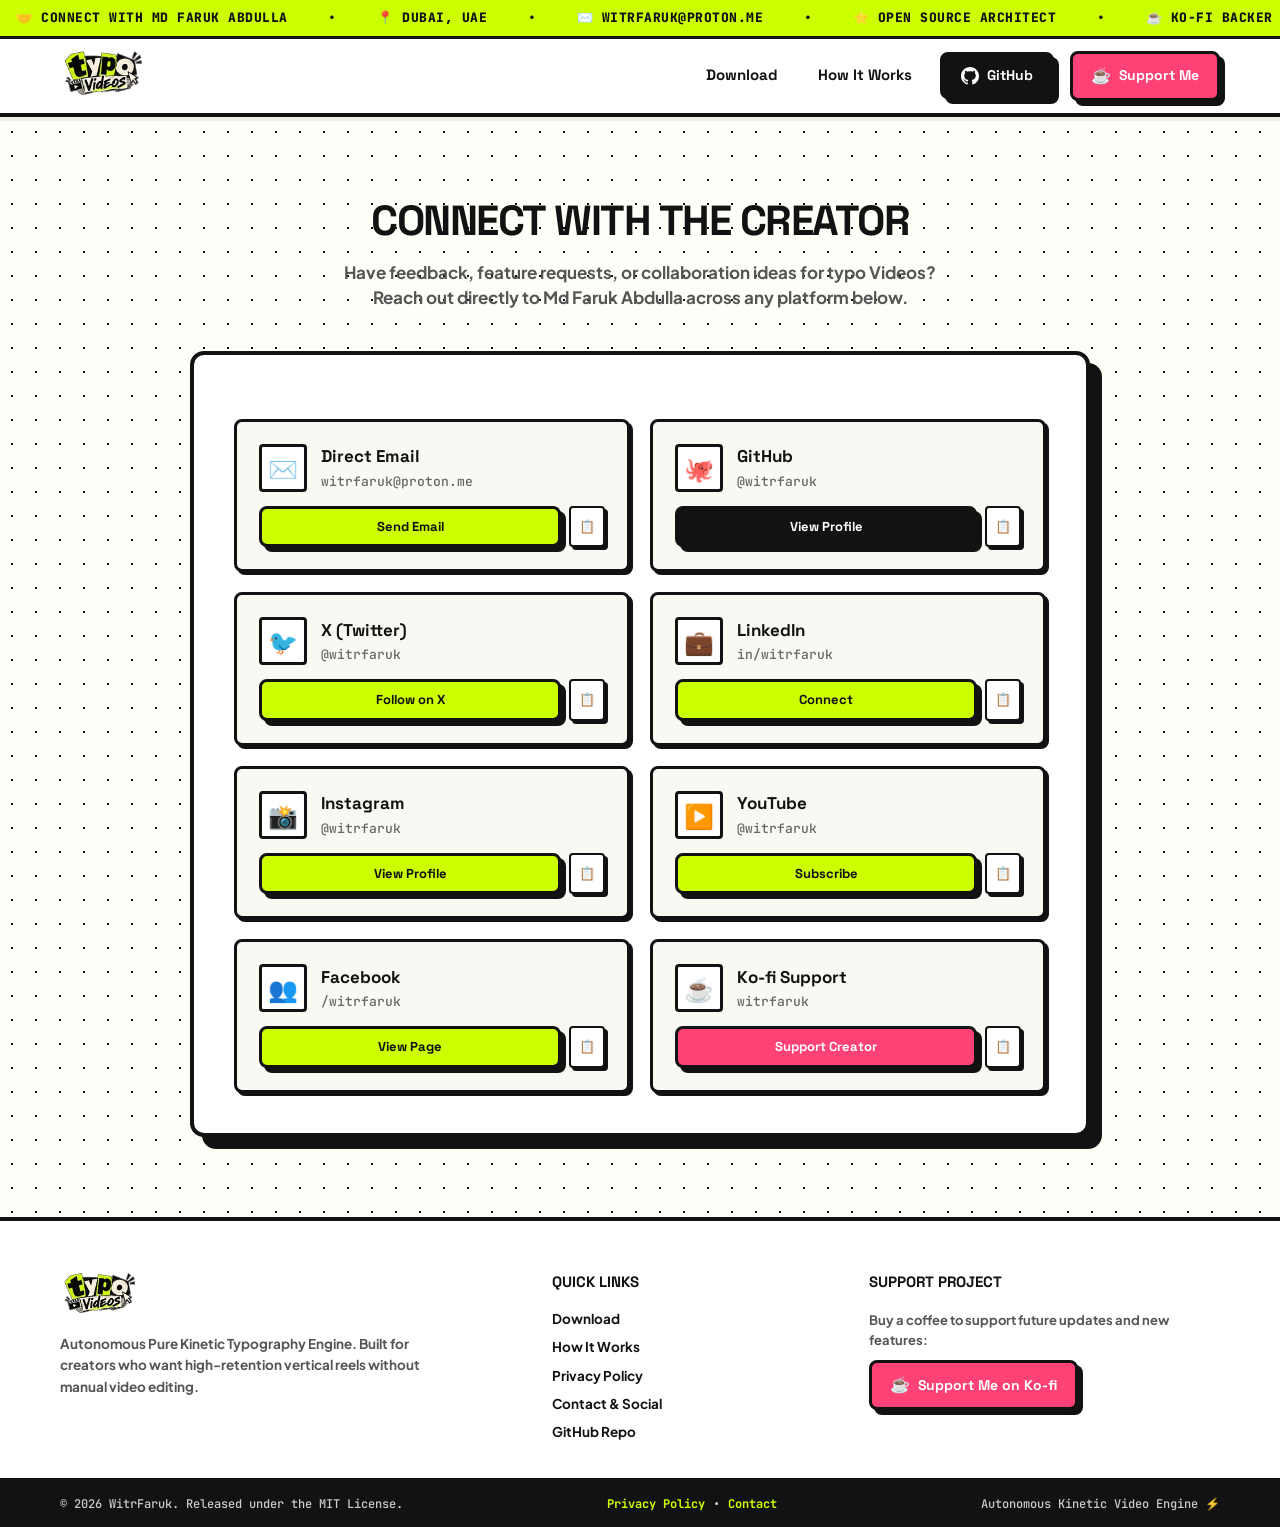
==== commit ef4ec6e5: "Optimize page performance: add lazy loading, WebP images, preloads, and content-visibility" ====
--- a/.github/contact.html
+++ b/.github/contact.html
@@ -37,6 +37,8 @@
   <link rel="apple-touch-icon" sizes="180x180" href="favicon/apple-touch-icon.png">
   <link rel="manifest" href="favicon/site.webmanifest">
 
+  <link rel="preload" as="image" href="logo-small.webp" type="image/webp">
+
   <!-- 100% OFFLINE LOCAL FONTS (ZERO IP LEAKS TO GOOGLE SERVERS) -->
   <link rel="stylesheet" href="fonts.css">
   <link rel="stylesheet" href="style.css">
@@ -72,7 +74,10 @@
   <header class="clean-header">
     <div class="header-container">
       <a href="index.html" class="logo-link">
-        <img src="logo.png" alt="typo Videos Logo" class="brand-logo">
+        <picture>
+          <source srcset="logo-small.webp" type="image/webp">
+          <img src="logo-small.png" alt="typo Videos Logo" class="brand-logo" width="68" height="38" decoding="async">
+        </picture>
       </a>
 
       <nav class="header-nav">
@@ -253,7 +258,10 @@
   <footer class="clean-footer">
     <div class="container footer-content">
       <div class="footer-brand">
-        <img src="logo.png" alt="typo Videos Logo" class="footer-logo">
+        <picture>
+          <source srcset="logo-small.webp" type="image/webp">
+          <img src="logo-small.png" alt="typo Videos Logo" class="footer-logo" width="68" height="38" loading="lazy" decoding="async">
+        </picture>
         <p class="footer-text">
           Autonomous Pure Kinetic Typography Engine. Built for creators who want high-retention vertical reels without manual video editing.
         </p>
@@ -291,6 +299,6 @@
     </div>
   </footer>
 
-  <script src="app.js"></script>
+  <script src="app.js" defer></script>
 </body>
 </html>
--- a/.github/style.css
+++ b/.github/style.css
@@ -602,6 +602,8 @@
    ========================================================== */
 .section {
   padding: 70px 0;
+  content-visibility: auto;
+  contain-intrinsic-size: 1px 700px;
 }
 
 .section-bordered {
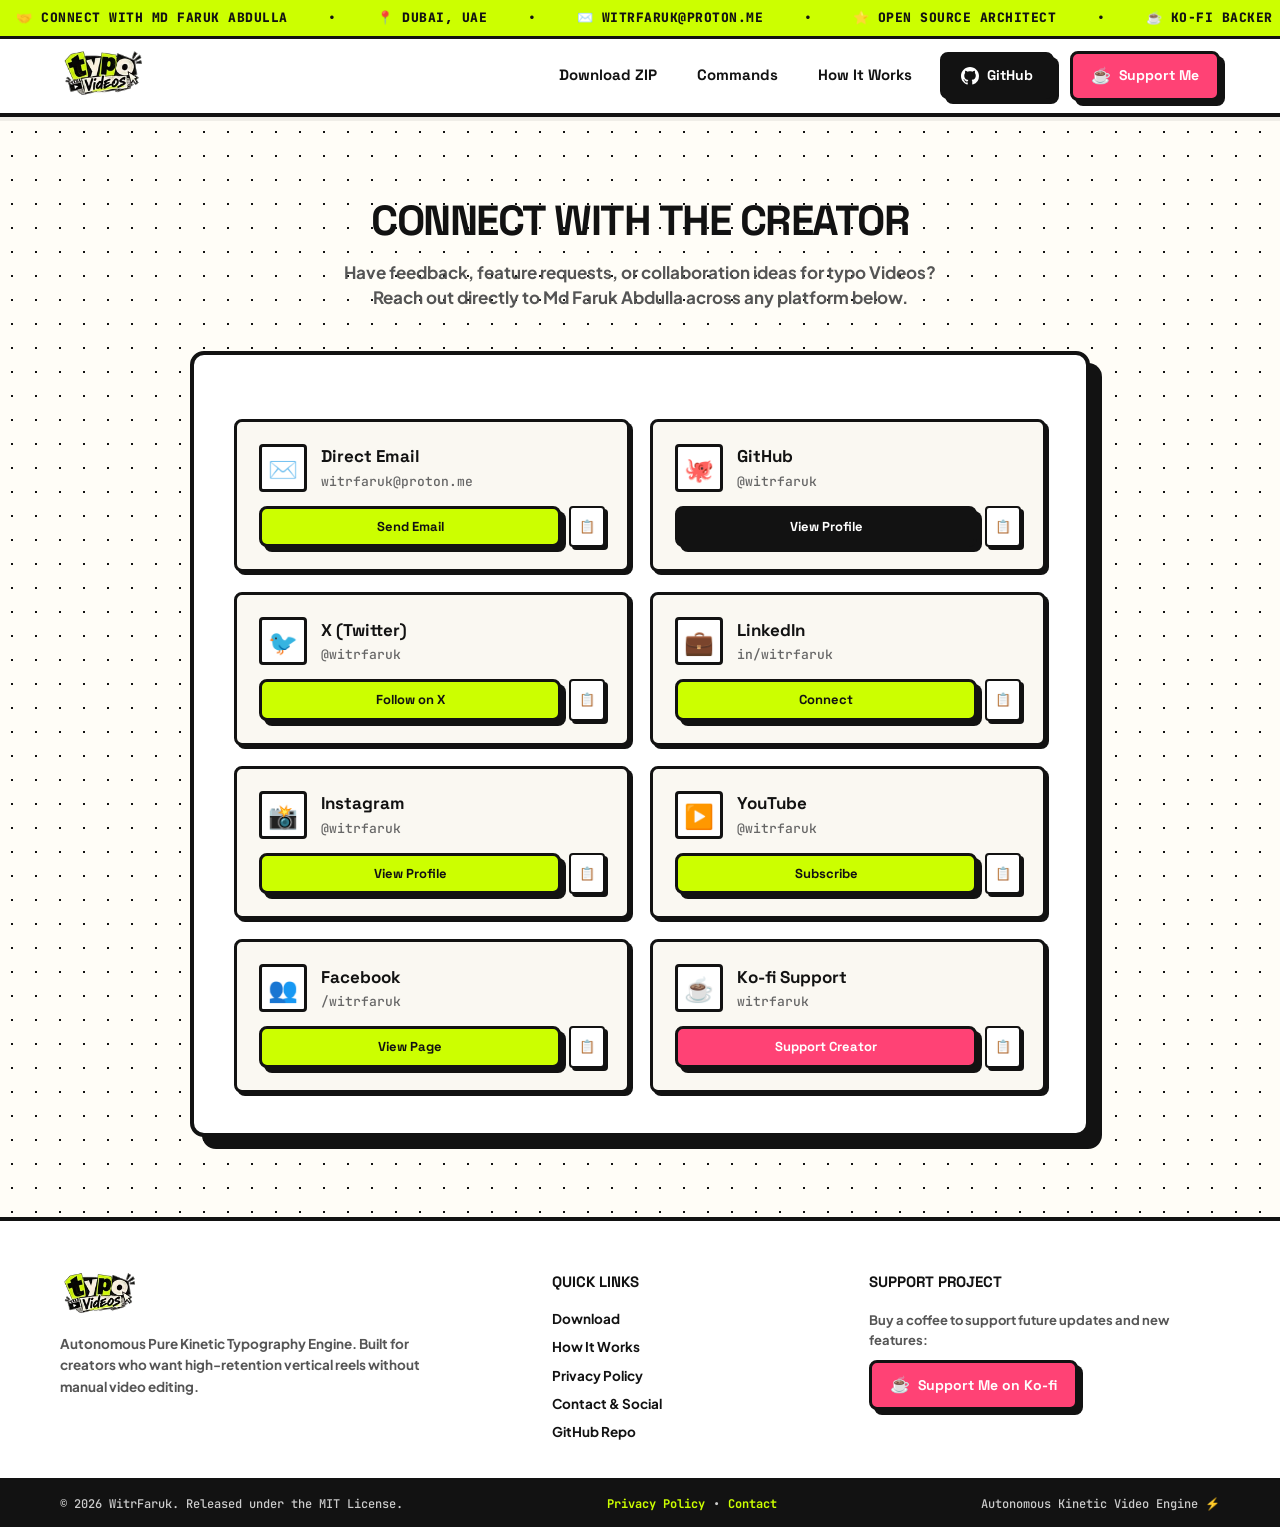
==== commit 0091e90d: "Add direct ZIP download buttons across hero, download section, and navbar" ====
--- a/.github/contact.html
+++ b/.github/contact.html
@@ -81,7 +81,8 @@
       </a>
 
       <nav class="header-nav">
-        <a href="index.html#download" class="nav-item">Download</a>
+        <a href="https://github.com/witrfaruk/TypoGraphy/archive/refs/heads/main.zip" class="nav-item">Download ZIP</a>
+        <a href="index.html#download" class="nav-item">Commands</a>
         <a href="index.html#workflow" class="nav-item">How It Works</a>
         <a href="https://github.com/witrfaruk/Typography" target="_blank" rel="noopener noreferrer" class="btn btn-github">
           <svg width="18" height="18" viewBox="0 0 24 24" fill="currentColor"><path d="M12 0C5.37 0 0 5.37 0 12c0 5.31 3.435 9.795 8.205 11.385.6.105.825-.255.825-.57 0-.285-.015-1.23-.015-2.235-3.015.555-3.795-.735-4.035-1.41-.135-.345-.72-1.41-1.23-1.695-.42-.225-1.02-.78-.015-.795.945-.015 1.62.87 1.845 1.23 1.08 1.815 2.805 1.305 3.495.99.105-.78.42-1.305.765-1.605-2.67-.3-5.46-1.335-5.46-5.925 0-1.305.465-2.385 1.23-3.225-.12-.3-.54-1.53.12-3.18 0 0 1.005-.315 3.3 1.23.96-.27 1.98-.405 3-.405s2.04.135 3 .405c2.295-1.56 3.3-1.23 3.3-1.23.66 1.65.24 2.88.12 3.18.765.84 1.23 1.905 1.23 3.225 0 4.605-2.805 5.625-5.475 5.925.435.375.81 1.095.81 2.22 0 1.605-.015 2.895-.015 3.3 0 .315.225.69.825.57A12.02 12.02 0 0024 12c0-6.63-5.37-12-12-12z"/></svg>
--- a/.github/style.css
+++ b/.github/style.css
@@ -193,6 +193,14 @@
   background-color: #B8E600;
 }
 
+.btn-yellow {
+  background-color: var(--color-yellow);
+  color: var(--color-black);
+}
+.btn-yellow:hover {
+  background-color: #E6A800;
+}
+
 .btn-kofi {
   background-color: var(--color-kofi);
   color: var(--color-white);
@@ -633,6 +641,46 @@
   color: #555555;
 }
 
+/* DIRECT ZIP DOWNLOAD CALLOUT */
+.direct-zip-banner {
+  background-color: var(--color-white);
+  border: var(--border-mega);
+  border-radius: var(--radius-lg);
+  box-shadow: var(--shadow-md);
+  padding: 18px 24px;
+  display: flex;
+  justify-content: space-between;
+  align-items: center;
+  flex-wrap: wrap;
+  gap: 16px;
+  max-width: 860px;
+  margin: 0 auto 24px;
+}
+
+.zip-banner-info {
+  display: flex;
+  align-items: center;
+  gap: 14px;
+}
+
+.zip-banner-icon {
+  font-size: 30px;
+}
+
+.zip-banner-title {
+  font-family: var(--font-heading);
+  font-size: 17px;
+  font-weight: 900;
+  color: var(--color-black);
+  margin-bottom: 2px;
+}
+
+.zip-banner-desc {
+  font-size: 13.5px;
+  color: #555555;
+  margin: 0;
+}
+
 /* ==========================================================
    TERMINAL SHELL (NO COMMENTS)
    ========================================================== */
